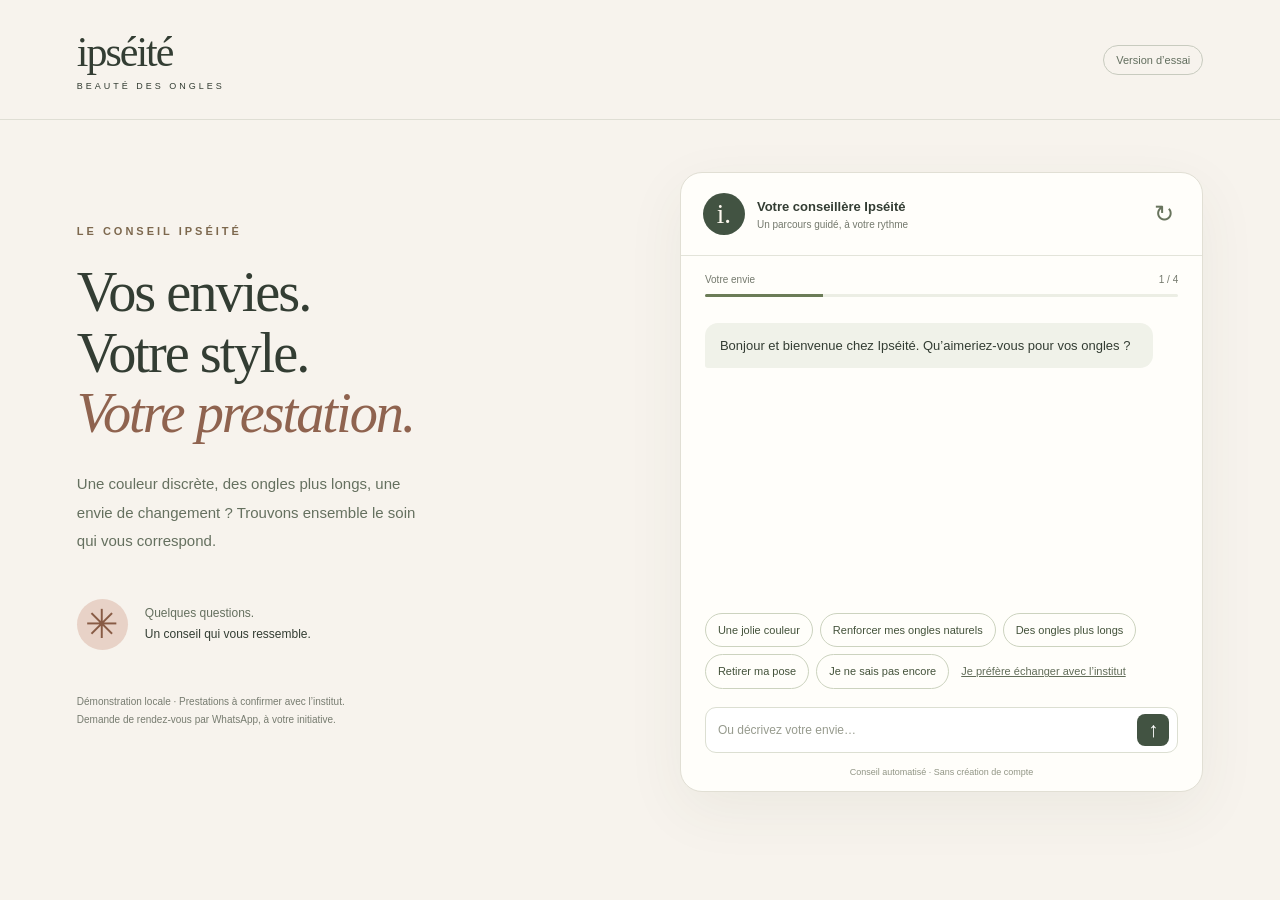
==== conseil/index.html @ 3584e605 "Integrate validated Ipséité advice chatbot with WhatsApp appointments" ====
<!doctype html>
<html lang="fr">
<head>
  <meta charset="utf-8">
  <meta name="viewport" content="width=device-width, initial-scale=1">
  <meta name="description" content="Trouvez la prestation Ipséité adaptée à vos envies.">
  <title>Ipséité — Votre conseil personnalisé</title>
  <link rel="stylesheet" href="./style.css">
</head>
<body>
  <header class="site-header"><a href="#" class="brand" aria-label="Ipséité, accueil">ipséité<span>BEAUTÉ DES ONGLES</span></a><span class="preview-tag">Version d’essai</span></header>
  <main>
    <section class="intro">
      <p class="eyebrow">LE CONSEIL IPSÉITÉ</p>
      <h1>Vos envies.<br>Votre style.<br><em>Votre prestation.</em></h1>
      <p class="intro-text">Une couleur discrète, des ongles plus longs, une envie de changement ? Trouvons ensemble le soin qui vous correspond.</p>
      <div class="promise"><span class="flower" aria-hidden="true">✳</span><p>Quelques questions.<br><strong>Un conseil qui vous ressemble.</strong></p></div>
      <p class="local-note">Démonstration locale · Prestations à confirmer avec l’institut.<br>Demande de rendez-vous par WhatsApp, à votre initiative.</p>
    </section>
    <section class="chat-card" aria-labelledby="chat-title">
      <header class="chat-header"><div class="avatar" aria-hidden="true">i.</div><div><h2 id="chat-title">Votre conseillère Ipséité</h2><p>Un parcours guidé, à votre rythme</p></div><button class="icon-button" id="restart" type="button" aria-label="Recommencer le parcours" title="Recommencer">↻</button></header>
      <div class="progress-area"><div class="progress-label"><span id="step-label">Votre envie</span><span id="step-count">1 / 3</span></div><div class="track"><div id="progress"></div></div></div>
      <div id="conversation" role="log" aria-label="Conversation" aria-live="polite" aria-relevant="additions"></div>
      <div id="actions"></div>
      <form id="message-form"><label class="sr-only" for="message">Décrivez votre envie</label><input id="message" name="message" maxlength="500" placeholder="Ou décrivez votre envie…" autocomplete="off"><button type="submit" aria-label="Envoyer mon message">↑</button></form>
      <footer class="chat-footer">Conseil automatisé · Sans création de compte</footer>
    </section>
  </main>
  <script type="module" src="./chat.js"></script>
</body>
</html>
---- conseil/style.css ----
:root{color-scheme:light;--paper:#f7f3ed;--ink:#333d33;--olive:#425342;--rose:#e8d2c7;--muted:#74796d;--line:#e3e4da}*{box-sizing:border-box}body{margin:0;background:var(--paper);color:var(--ink);font-family:Arial,Helvetica,sans-serif}button,input{font:inherit}button,a,input{-webkit-tap-highlight-color:transparent}button{cursor:pointer}button:focus-visible,a:focus-visible,input:focus-visible{outline:3px solid #9b6b54;outline-offset:3px}.site-header{max-width:1400px;margin:auto;padding:28px 6%;display:flex;align-items:center;justify-content:space-between;border-bottom:1px solid #dfded4}.brand{font:42px Georgia,serif;color:var(--ink);text-decoration:none;letter-spacing:-2px}.brand span{display:block;letter-spacing:3px;font:9px Arial,sans-serif;margin-top:5px}.preview-tag{font-size:11px;border:1px solid #c8cbbf;border-radius:20px;padding:8px 12px;color:#626e5e}main{max-width:1300px;margin:0 auto;display:grid;grid-template-columns:1fr 1.02fr;gap:8%;align-items:center;padding:52px 6%}.eyebrow{font-size:11px;letter-spacing:3px;color:#7d684e;font-weight:600;margin:0 0 25px}h1{font:clamp(42px,4.4vw,70px)/1.08 Georgia,serif;letter-spacing:-2px;margin:0 0 26px}h1 em{font-weight:normal;color:#8f634f}.intro-text{font-size:15px;line-height:1.9;max-width:360px;color:#65705f}.promise{display:flex;gap:17px;align-items:center;margin:35px 0}.promise p{font-size:12px;line-height:1.8;color:#65705f}.promise strong{font-weight:500;color:var(--ink)}.flower{display:grid;place-items:center;border-radius:50%;width:51px;height:51px;background:var(--rose);color:#885b45;font-size:40px}.local-note{font-size:10px;line-height:1.8;color:#777c70;max-width:360px}.chat-card{background:#fffefa;border:1px solid #e1dfd4;border-radius:22px;box-shadow:0 18px 60px #424d3010;overflow:hidden;min-width:0}.chat-header{display:flex;align-items:center;gap:12px;padding:20px 22px;border-bottom:1px solid var(--line)}.avatar{background:var(--olive);color:#fffaf1;border-radius:50%;width:42px;height:42px;display:grid;place-items:center;font:27px Georgia,serif}.chat-header h2{font-size:13px;font-weight:600;margin:0 0 5px}.chat-header p{font-size:10px;margin:0;color:var(--muted)}.icon-button{background:transparent;border:0;color:#68745d;font-size:24px;margin-left:auto;padding:6px}.progress-area{padding:18px 24px 8px}.progress-label{display:flex;justify-content:space-between;font-size:10px;color:var(--muted);margin-bottom:9px}.track{height:3px;background:#eceee4;border-radius:6px;overflow:hidden}#progress{background:#6b7c57;width:33.33%;height:100%;transition:width .3s}#conversation{height:300px;overflow-y:auto;padding:18px 24px 8px;scroll-behavior:smooth}.bubble{font-size:13px;line-height:1.65;padding:12px 15px;border-radius:13px;margin:0 25px 12px 0;background:#f0f2e9;white-space:pre-wrap;overflow-wrap:anywhere}.bubble.user{background:#e9d7cd;margin:0 0 12px 35px;border-bottom-right-radius:3px}.bubble.bot{border-bottom-left-radius:3px}.recommendation{border:1px solid #d3dac6;background:#fbfcf6;border-radius:14px;padding:16px;margin-bottom:12px}.recommendation .eyebrow{font-size:9px;letter-spacing:2px;margin-bottom:8px}.recommendation h3{font:25px Georgia,serif;margin:0 0 10px}.recommendation p{font-size:12px;line-height:1.7;margin:7px 0}.recommendation .detail{font-size:11px;color:#69715f}#actions{padding:8px 24px;display:flex;gap:7px;flex-wrap:wrap}.choice{background:transparent;border:1px solid #ccd3bf;border-radius:20px;padding:9px 12px;font-size:11px;color:#43523a;line-height:1.3;text-align:left}.choice:hover{background:#eff2e6;border-color:#697b52}.primary{width:100%;background:var(--olive);color:white;border:0;border-radius:9px;padding:13px 14px;font-size:12px}.primary:hover{background:#2f432e}.secondary{background:transparent;color:#626d59;border:0;text-decoration:underline;font-size:11px;padding:7px 5px}.summary{width:100%;white-space:pre-wrap;font-size:11px;line-height:1.8;background:#f5f4ed;border-radius:10px;padding:12px;max-height:180px;overflow:auto}.notice{font-size:11px;color:#647058;line-height:1.6;margin:4px 0}#message-form{display:flex;gap:10px;margin:10px 24px 0;border:1px solid #dcdfd2;border-radius:11px;padding:6px 8px 6px 12px;background:white}#message{min-width:0;flex:1;border:0;background:transparent;color:var(--ink);font-size:12px;padding:7px 0}#message::placeholder{color:#979b8e}#message-form button{border:0;border-radius:8px;background:var(--olive);color:white;width:32px;height:32px;font-size:21px}.chat-footer{text-align:center;font-size:9px;color:#919585;padding:14px}.sr-only{position:absolute;width:1px;height:1px;padding:0;overflow:hidden;clip:rect(0,0,0,0);white-space:nowrap;border:0}@media(min-width:1400px){main{padding-top:70px}}@media(max-width:800px){.site-header{padding:20px 6%}main{grid-template-columns:1fr;gap:28px;padding:32px 6%}.intro h1{font-size:44px}.intro h1 br{display:none}.intro h1 em{display:block}.intro-text{max-width:100%;margin-bottom:0}.promise{display:none}.local-note{margin-top:14px}.eyebrow{margin-bottom:18px}#conversation{height:290px}.chat-card{max-width:560px;width:100%;margin:auto}}@media(prefers-reduced-motion:reduce){*{scroll-behavior:auto!important;transition:none!important}}

[hidden]{display:none!important}

.whatsapp-link{display:block;text-align:center;text-decoration:none}

.embedded .site-header,.embedded .intro{display:none}.embedded main{display:block;padding:0}.embedded .chat-card{border:0;border-radius:0;box-shadow:none;max-width:none}.embedded #conversation{height:clamp(170px,42vh,280px)}
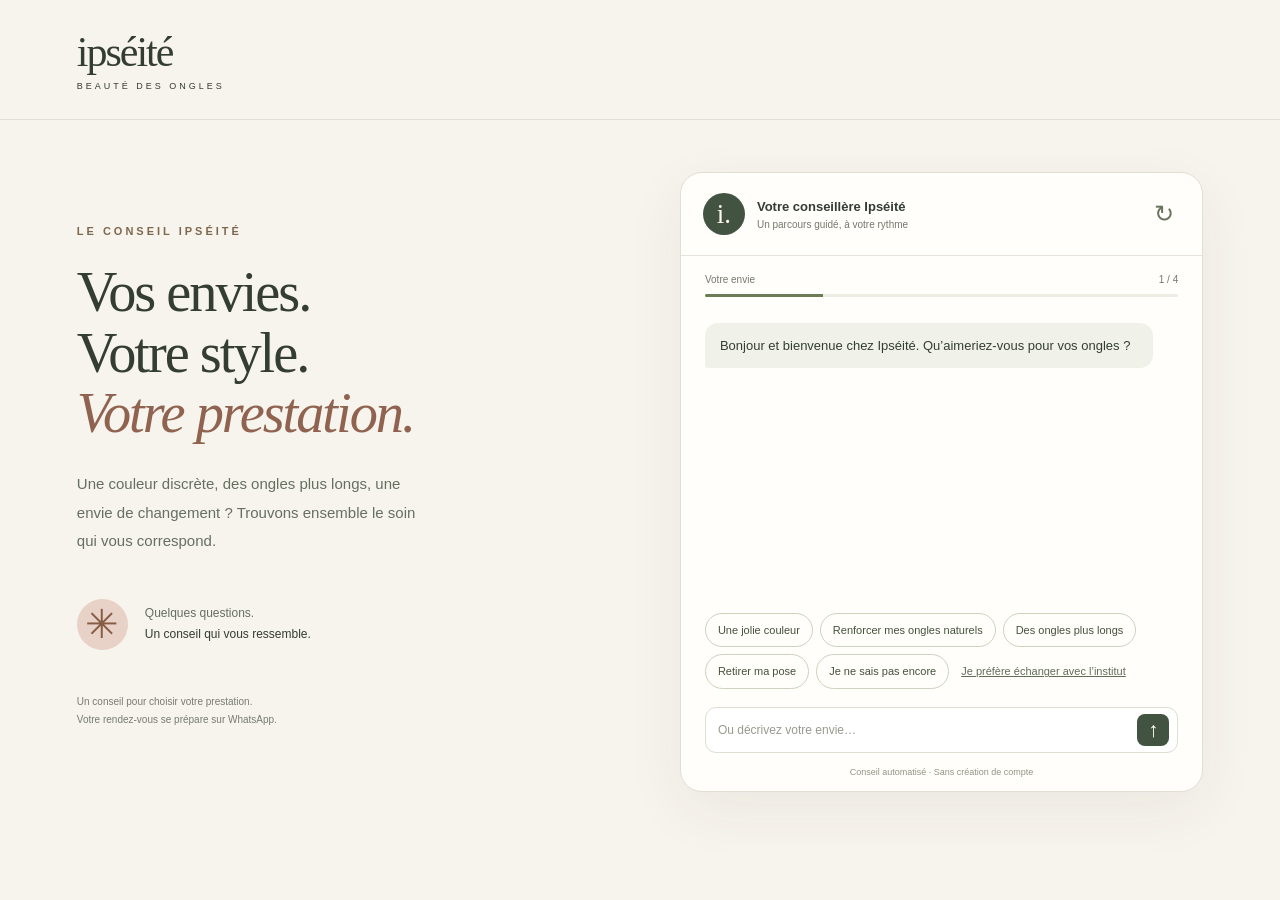
==== commit 07c3c530: "Apply final navigation, mobile layout and WhatsApp corrections" ====
--- a/conseil/index.html
+++ b/conseil/index.html
@@ -8,14 +8,14 @@
   <link rel="stylesheet" href="./style.css">
 </head>
 <body>
-  <header class="site-header"><a href="#" class="brand" aria-label="Ipséité, accueil">ipséité<span>BEAUTÉ DES ONGLES</span></a><span class="preview-tag">Version d’essai</span></header>
+  <header class="site-header"><a href="#" class="brand" aria-label="Ipséité, accueil">ipséité<span>BEAUTÉ DES ONGLES</span></a></header>
   <main>
     <section class="intro">
       <p class="eyebrow">LE CONSEIL IPSÉITÉ</p>
       <h1>Vos envies.<br>Votre style.<br><em>Votre prestation.</em></h1>
       <p class="intro-text">Une couleur discrète, des ongles plus longs, une envie de changement ? Trouvons ensemble le soin qui vous correspond.</p>
       <div class="promise"><span class="flower" aria-hidden="true">✳</span><p>Quelques questions.<br><strong>Un conseil qui vous ressemble.</strong></p></div>
-      <p class="local-note">Démonstration locale · Prestations à confirmer avec l’institut.<br>Demande de rendez-vous par WhatsApp, à votre initiative.</p>
+      <p class="local-note">Un conseil pour choisir votre prestation.<br>Votre rendez-vous se prépare sur WhatsApp.</p>
     </section>
     <section class="chat-card" aria-labelledby="chat-title">
       <header class="chat-header"><div class="avatar" aria-hidden="true">i.</div><div><h2 id="chat-title">Votre conseillère Ipséité</h2><p>Un parcours guidé, à votre rythme</p></div><button class="icon-button" id="restart" type="button" aria-label="Recommencer le parcours" title="Recommencer">↻</button></header>
@@ -29,3 +29,4 @@
   <script type="module" src="./chat.js"></script>
 </body>
 </html>
+
--- a/conseil/style.css
+++ b/conseil/style.css
@@ -5,3 +5,4 @@
 .whatsapp-link{display:block;text-align:center;text-decoration:none}
 
 .embedded .site-header,.embedded .intro{display:none}.embedded main{display:block;padding:0}.embedded .chat-card{border:0;border-radius:0;box-shadow:none;max-width:none}.embedded #conversation{height:clamp(170px,42vh,280px)}
+
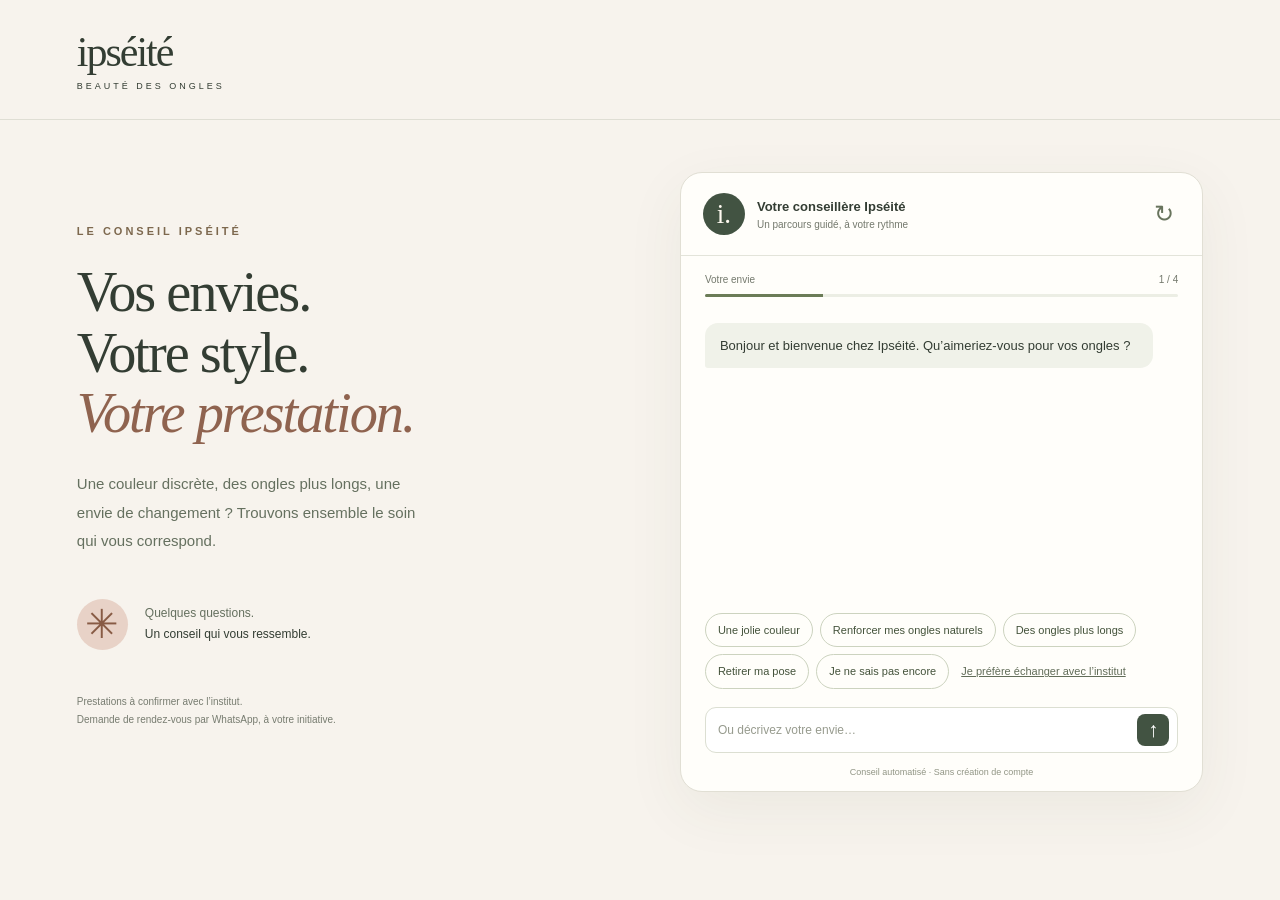
==== commit d8c13d17: "Import mobile-first Ipséité site, inspiration albums and updated prices" ====
--- a/conseil/index.html
+++ b/conseil/index.html
@@ -15,7 +15,7 @@
       <h1>Vos envies.<br>Votre style.<br><em>Votre prestation.</em></h1>
       <p class="intro-text">Une couleur discrète, des ongles plus longs, une envie de changement ? Trouvons ensemble le soin qui vous correspond.</p>
       <div class="promise"><span class="flower" aria-hidden="true">✳</span><p>Quelques questions.<br><strong>Un conseil qui vous ressemble.</strong></p></div>
-      <p class="local-note">Un conseil pour choisir votre prestation.<br>Votre rendez-vous se prépare sur WhatsApp.</p>
+      <p class="local-note">Prestations à confirmer avec l’institut.<br>Demande de rendez-vous par WhatsApp, à votre initiative.</p>
     </section>
     <section class="chat-card" aria-labelledby="chat-title">
       <header class="chat-header"><div class="avatar" aria-hidden="true">i.</div><div><h2 id="chat-title">Votre conseillère Ipséité</h2><p>Un parcours guidé, à votre rythme</p></div><button class="icon-button" id="restart" type="button" aria-label="Recommencer le parcours" title="Recommencer">↻</button></header>
@@ -29,4 +29,3 @@
   <script type="module" src="./chat.js"></script>
 </body>
 </html>
-
--- a/conseil/style.css
+++ b/conseil/style.css
@@ -5,4 +5,3 @@
 .whatsapp-link{display:block;text-align:center;text-decoration:none}
 
 .embedded .site-header,.embedded .intro{display:none}.embedded main{display:block;padding:0}.embedded .chat-card{border:0;border-radius:0;box-shadow:none;max-width:none}.embedded #conversation{height:clamp(170px,42vh,280px)}
-
